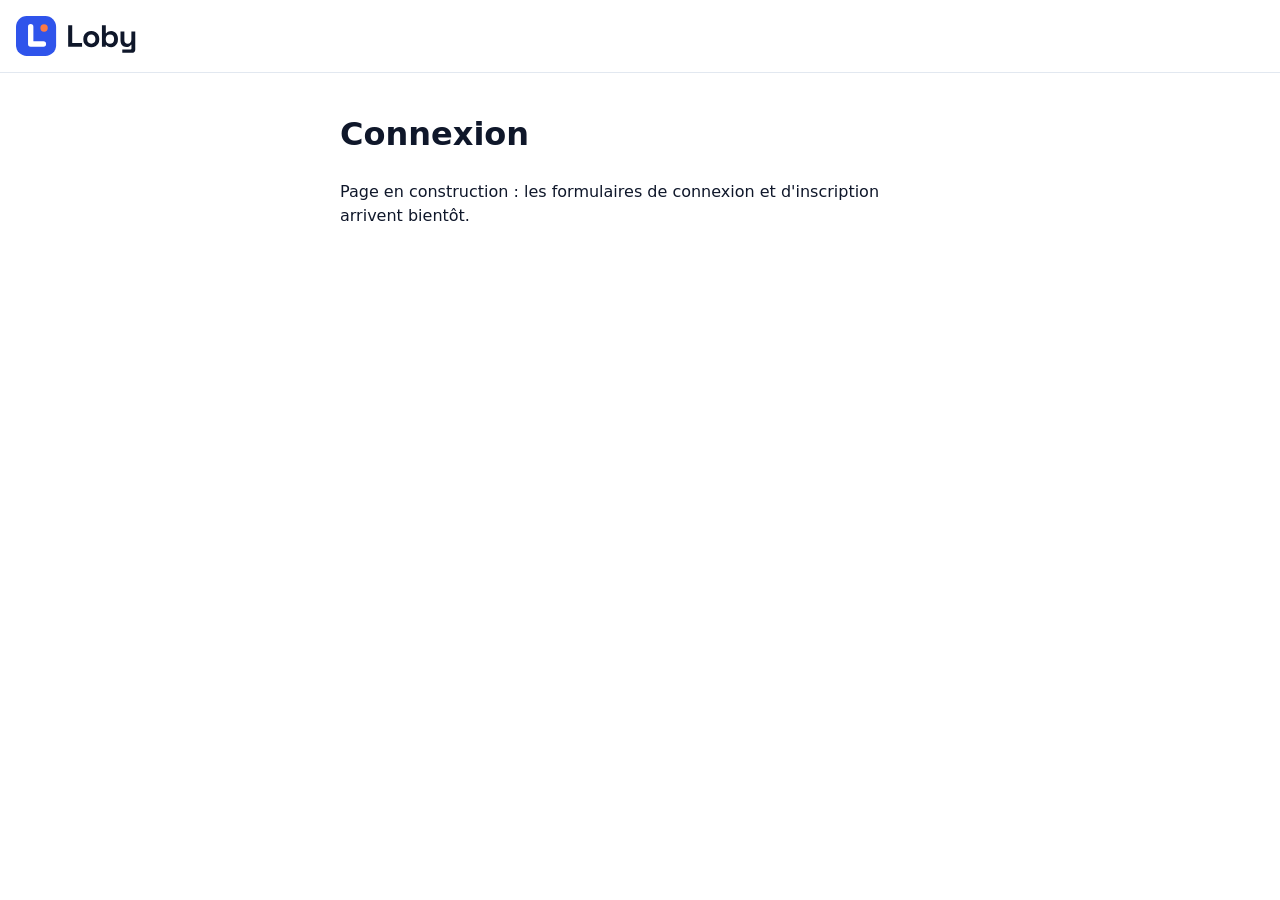
==== index.html @ 56a331ea "Étape 1 : structure du projet, cadrage, règles de sécurité et logo" ====
<!DOCTYPE html>
<!--
  Fichier : index.html
  Rôle    : page d'accueil de Loby. Elle contiendra les formulaires de connexion et d'inscription.
            Pour l'instant : uniquement l'en-tête de sécurité (<head>) et un contenu minimal.
  Membre  : Membre 4 (en-têtes de sécurité) et Membre 1 (formulaires de comptes)
-->
<html lang="fr">
<head>
  <!-- Encodage des caractères : doit être la toute première balise pour bien afficher les accents. -->
  <meta charset="UTF-8">

  <!--
    SÉCURITÉ : Content-Security-Policy (CSP). Liste blanche de ce que la page a le droit de charger.
    Si un attaquant réussit à injecter du code dans la page (attaque XSS), le navigateur refusera de l'exécuter.
    - default-src 'self' : par défaut, uniquement des fichiers venant de notre propre site.
    - script-src 'self' : scripts seulement depuis nos fichiers .js (aucun <script> inline, aucun onclick, pas d'eval).
    - style-src 'self'  : styles seulement depuis css/style.css (aucun attribut style="..." ni <style>).
    - img-src 'self'    : images seulement depuis notre site (pas d'image piégée chargée ailleurs).
    - object-src 'none' : aucun plugin (<object>, <embed>), souvent utilisés pour exécuter du code.
    - base-uri 'self'   : empêche d'injecter une balise <base> qui détournerait tous nos chemins relatifs.
    - form-action 'self': les formulaires ne peuvent envoyer leurs données que vers notre site (pas de vol d'identifiants).
    Placée juste après charset pour s'appliquer avant le chargement de toute autre ressource.
  -->
  <meta http-equiv="Content-Security-Policy"
        content="default-src 'self'; script-src 'self'; style-src 'self'; img-src 'self'; object-src 'none'; base-uri 'self'; form-action 'self'">

  <!-- Adapte l'affichage à la largeur de l'écran (téléphones). -->
  <meta name="viewport" content="width=device-width, initial-scale=1">

  <!-- SÉCURITÉ : n'envoie jamais l'adresse de notre page aux autres sites (fuite d'informations via l'en-tête Referer). -->
  <meta name="referrer" content="no-referrer">

  <title>Loby — Connexion</title>

  <!-- Icônes du site (chemins RELATIFS : le site est publié dans un sous-dossier sur GitHub Pages). -->
  <!-- Icône de l'onglet en SVG : nette à toutes les tailles (navigateurs récents). -->
  <link rel="icon" href="assets/favicon/favicon.svg" type="image/svg+xml">
  <!-- Solution de secours pour les navigateurs qui ne lisent pas le SVG. -->
  <link rel="icon" href="assets/favicon/favicon.ico" sizes="48x48">
  <!-- Icône quand on ajoute le site à l'écran d'accueil d'un iPhone. -->
  <link rel="apple-touch-icon" href="assets/favicon/apple-touch-icon.png">
  <!-- Fiche d'identité du site (nom + icônes Android). -->
  <link rel="manifest" href="assets/favicon/site.webmanifest">
  <!-- Couleur de la barre du navigateur sur mobile (couleur principale de Loby). -->
  <meta name="theme-color" content="#2F54EB">

  <!-- Feuille de style externe (les styles inline sont interdits par la CSP). -->
  <link rel="stylesheet" href="css/style.css">
</head>
<body>
  <header class="en-tete">
    <img src="assets/logo/loby-horizontal-bleu.svg" alt="Loby" height="40">
  </header>

  <main class="contenu">
    <h1>Connexion</h1>
    <p>Page en construction : les formulaires de connexion et d'inscription arrivent bientôt.</p>
  </main>
</body>
</html>
---- css/style.css ----
/*
  Fichier : css/style.css
  Rôle    : unique feuille de style de Loby (couleurs, police, mise en page des 2 pages).
            Pour l'instant : uniquement la base (couleurs et police). Le reste viendra avec les fonctionnalités.
  Membre  : Membre 3 (interface)

  SÉCURITÉ : tous les styles sont dans ce fichier externe. La CSP (style-src 'self') interdit
  les styles inline (attribut style="..." ou balise <style>), qu'un attaquant pourrait injecter
  pour cacher ou maquiller du contenu (faux bouton, faux formulaire).
*/

/* Couleurs de Loby, définies une seule fois et réutilisées partout avec var(--nom). */
:root {
  --couleur-principale: #2F54EB; /* bleu Loby : boutons, liens */
  --couleur-accent: #FF7A45;     /* corail : le point du logo, les likes */
  --couleur-texte: #0F172A;      /* bleu nuit presque noir : le texte */
  --couleur-fond: #FFFFFF;       /* fond blanc */
}

/* Base de la page : police système (aucune police externe, donc aucune requête vers un autre site). */
body {
  margin: 0;
  font-family: system-ui, -apple-system, "Segoe UI", Roboto, sans-serif;
  color: var(--couleur-texte);
  background-color: var(--couleur-fond);
  line-height: 1.5;
}

/* Bandeau du haut avec le logo. */
.en-tete {
  padding: 16px;
  border-bottom: 1px solid #E2E8F0;
}

/* Le logo garde ses proportions. */
.en-tete img {
  display: block;
  width: auto;
}

/* Zone de contenu centrée, limitée en largeur pour rester lisible. */
.contenu {
  max-width: 600px;
  margin: 0 auto;
  padding: 16px;
}
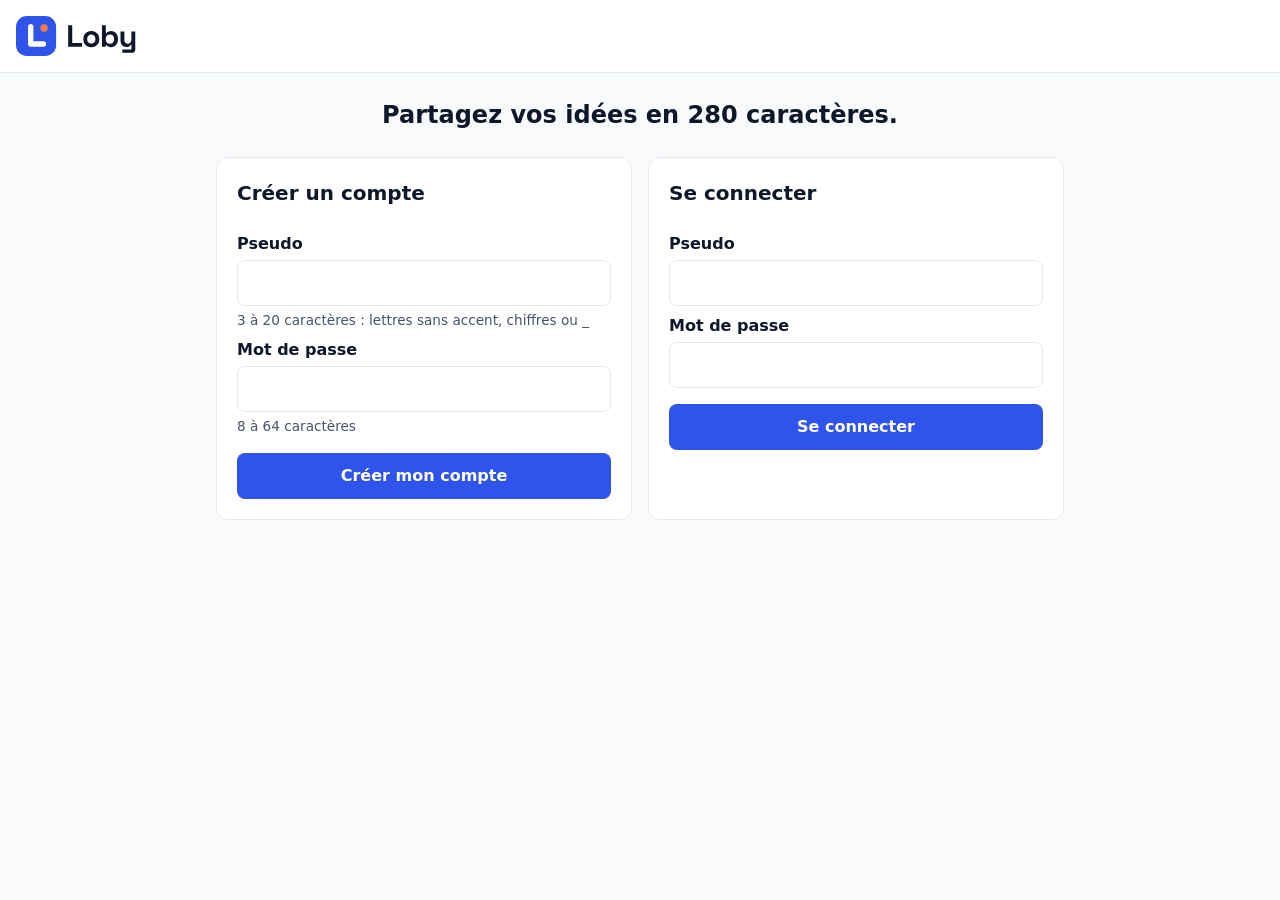
==== commit 9a007b85: "Étape 2 : comptes, posts, fil d'actualité et protections de sécurité" ====
--- a/index.html
+++ b/index.html
@@ -1,8 +1,8 @@
 <!DOCTYPE html>
 <!--
   Fichier : index.html
-  Rôle    : page d'accueil de Loby. Elle contiendra les formulaires de connexion et d'inscription.
-            Pour l'instant : uniquement l'en-tête de sécurité (<head>) et un contenu minimal.
+  Rôle    : page d'accueil de Loby, avec les formulaires « Créer un compte » et « Se connecter ».
+            Après une inscription ou une connexion réussie, on est redirigé vers fil.html.
   Membre  : Membre 4 (en-têtes de sécurité) et Membre 1 (formulaires de comptes)
 -->
 <html lang="fr">
@@ -53,9 +53,64 @@
     <img src="assets/logo/loby-horizontal-bleu.svg" alt="Loby" height="40">
   </header>
 
-  <main class="contenu">
-    <h1>Connexion</h1>
-    <p>Page en construction : les formulaires de connexion et d'inscription arrivent bientôt.</p>
+  <main class="contenu contenu--accueil">
+    <h1 class="accroche">Partagez vos idées en 280 caractères.</h1>
+
+    <div class="grille-formulaires">
+      <!-- Formulaire d'inscription. -->
+      <section class="carte">
+        <h2 class="carte-titre">Créer un compte</h2>
+        <!--
+          SÉCURITÉ : validation HTML (required, minlength, maxlength, pattern). Première barrière contre
+          les saisies hors règles ; elle est revérifiée en JavaScript (validation.js) car elle se contourne avec F12.
+          Pas d'attribut "action" : l'envoi est géré en JS (comptes.js), les données ne quittent jamais le navigateur.
+        -->
+        <form id="formulaire-inscription" class="formulaire">
+          <label for="inscription-pseudo">Pseudo</label>
+          <input type="text" id="inscription-pseudo" name="pseudo"
+                 required minlength="3" maxlength="20" pattern="[A-Za-z0-9_]{3,20}" autocomplete="username">
+          <p class="aide">3 à 20 caractères : lettres sans accent, chiffres ou _</p>
+
+          <label for="inscription-mot-de-passe">Mot de passe</label>
+          <!-- autocomplete="new-password" : le gestionnaire de mots de passe propose un mot de passe fort. -->
+          <input type="password" id="inscription-mot-de-passe" name="mot-de-passe"
+                 required minlength="8" maxlength="64" autocomplete="new-password">
+          <p class="aide">8 à 64 caractères</p>
+
+          <!-- Zone des messages d'erreur (remplie en JS avec textContent). aria-live : lue par les lecteurs d'écran. -->
+          <p id="message-inscription" class="message-erreur" aria-live="polite"></p>
+          <button type="submit" id="bouton-inscription" class="bouton bouton--principal">Créer mon compte</button>
+        </form>
+      </section>
+
+      <!-- Formulaire de connexion. -->
+      <section class="carte">
+        <h2 class="carte-titre">Se connecter</h2>
+        <!-- SÉCURITÉ : mêmes règles HTML que l'inscription, revérifiées en JavaScript. -->
+        <form id="formulaire-connexion" class="formulaire">
+          <label for="connexion-pseudo">Pseudo</label>
+          <input type="text" id="connexion-pseudo" name="pseudo"
+                 required minlength="3" maxlength="20" pattern="[A-Za-z0-9_]{3,20}" autocomplete="username">
+
+          <label for="connexion-mot-de-passe">Mot de passe</label>
+          <input type="password" id="connexion-mot-de-passe" name="mot-de-passe"
+                 required minlength="8" maxlength="64" autocomplete="current-password">
+
+          <p id="message-connexion" class="message-erreur" aria-live="polite"></p>
+          <button type="submit" id="bouton-connexion" class="bouton bouton--principal">Se connecter</button>
+        </form>
+      </section>
+    </div>
   </main>
+
+  <!--
+    SÉCURITÉ : scripts uniquement dans des fichiers .js séparés (aucun <script> inline), seul cas autorisé
+    par la CSP (script-src 'self'). Placés en fin de page pour que les formulaires existent déjà.
+    L'ordre compte : chaque fichier utilise les fonctions des fichiers chargés avant lui.
+  -->
+  <script src="js/stockage.js"></script>
+  <script src="js/validation.js"></script>
+  <script src="js/hachage.js"></script>
+  <script src="js/comptes.js"></script>
 </body>
 </html>
--- a/css/style.css
+++ b/css/style.css
@@ -1,7 +1,6 @@
 /*
   Fichier : css/style.css
-  Rôle    : unique feuille de style de Loby (couleurs, police, mise en page des 2 pages).
-            Pour l'instant : uniquement la base (couleurs et police). Le reste viendra avec les fonctionnalités.
+  Rôle    : unique feuille de style de Loby (couleurs, police, mise en page des 2 pages, version téléphone).
   Membre  : Membre 3 (interface)
 
   SÉCURITÉ : tous les styles sont dans ce fichier externe. La CSP (style-src 'self') interdit
@@ -11,10 +10,20 @@
 
 /* Couleurs de Loby, définies une seule fois et réutilisées partout avec var(--nom). */
 :root {
-  --couleur-principale: #2F54EB; /* bleu Loby : boutons, liens */
-  --couleur-accent: #FF7A45;     /* corail : le point du logo, les likes */
-  --couleur-texte: #0F172A;      /* bleu nuit presque noir : le texte */
-  --couleur-fond: #FFFFFF;       /* fond blanc */
+  --couleur-principale: #2F54EB;        /* bleu Loby : boutons, liens */
+  --couleur-principale-foncee: #1D39C4; /* bleu plus foncé : survol des boutons */
+  --couleur-accent: #FF7A45;            /* corail : le point du logo, les likes */
+  --couleur-texte: #0F172A;             /* bleu nuit presque noir : le texte */
+  --couleur-texte-secondaire: #475569;  /* gris : dates, aides */
+  --couleur-bordure: #E2E8F0;           /* gris clair : bordures */
+  --couleur-fond: #FFFFFF;              /* fond blanc */
+  --couleur-fond-doux: #F8FAFC;         /* fond très légèrement gris : derrière les cartes */
+  --couleur-erreur: #B91C1C;            /* rouge : messages d'erreur, bouton Supprimer */
+}
+
+/* Les tailles incluent les marges intérieures et les bordures (plus simple à calculer). */
+* {
+  box-sizing: border-box;
 }
 
 /* Base de la page : police système (aucune police externe, donc aucune requête vers un autre site). */
@@ -22,14 +31,17 @@
   margin: 0;
   font-family: system-ui, -apple-system, "Segoe UI", Roboto, sans-serif;
   color: var(--couleur-texte);
-  background-color: var(--couleur-fond);
+  background-color: var(--couleur-fond-doux);
   line-height: 1.5;
 }
+
+/* ---------- En-tête ---------- */
 
 /* Bandeau du haut avec le logo. */
 .en-tete {
   padding: 16px;
-  border-bottom: 1px solid #E2E8F0;
+  background-color: var(--couleur-fond);
+  border-bottom: 1px solid var(--couleur-bordure);
 }
 
 /* Le logo garde ses proportions. */
@@ -37,6 +49,27 @@
   display: block;
   width: auto;
 }
+
+/* Sur le fil : logo à gauche, utilisateur à droite (et passage à la ligne si l'écran est étroit). */
+.en-tete--fil {
+  display: flex;
+  flex-wrap: wrap;
+  align-items: center;
+  justify-content: space-between;
+  gap: 12px;
+}
+
+.utilisateur {
+  display: flex;
+  align-items: center;
+  gap: 12px;
+}
+
+.utilisateur-pseudo {
+  font-weight: 600;
+}
+
+/* ---------- Mise en page ---------- */
 
 /* Zone de contenu centrée, limitée en largeur pour rester lisible. */
 .contenu {
@@ -44,3 +77,244 @@
   margin: 0 auto;
   padding: 16px;
 }
+
+/* La page d'accueil est un peu plus large, pour mettre les 2 formulaires côte à côte. */
+.contenu--accueil {
+  max-width: 880px;
+}
+
+.accroche {
+  margin: 8px 0 24px;
+  font-size: 1.5rem;
+  text-align: center;
+}
+
+/* Sur téléphone : les 2 formulaires l'un sous l'autre. */
+.grille-formulaires {
+  display: grid;
+  grid-template-columns: 1fr;
+  gap: 16px;
+}
+
+/* Sur un écran d'au moins 720 px : les 2 formulaires côte à côte. */
+@media (min-width: 720px) {
+  .grille-formulaires {
+    grid-template-columns: 1fr 1fr;
+  }
+}
+
+/* Titre présent pour les lecteurs d'écran, mais caché à l'écran. */
+.titre-cache {
+  position: absolute;
+  width: 1px;
+  height: 1px;
+  overflow: hidden;
+  clip-path: inset(50%);
+  white-space: nowrap;
+}
+
+.titre-section {
+  margin: 24px 0 8px;
+  font-size: 1.25rem;
+}
+
+/* Bloc blanc à bords arrondis (formulaires). */
+.carte {
+  padding: 20px;
+  background-color: var(--couleur-fond);
+  border: 1px solid var(--couleur-bordure);
+  border-radius: 12px;
+}
+
+.carte-titre {
+  margin: 0 0 16px;
+  font-size: 1.25rem;
+}
+
+/* ---------- Formulaires ---------- */
+
+.formulaire {
+  display: flex;
+  flex-direction: column;
+}
+
+.formulaire label {
+  margin-top: 8px;
+  font-weight: 600;
+}
+
+.formulaire input,
+.formulaire textarea {
+  width: 100%;
+  margin-top: 4px;
+  padding: 10px 12px;
+  font: inherit;
+  color: var(--couleur-texte);
+  border: 1px solid var(--couleur-bordure);
+  border-radius: 8px;
+}
+
+.formulaire textarea {
+  resize: vertical;
+}
+
+/* Contour bien visible sur le champ actif (utile au clavier). */
+.formulaire input:focus,
+.formulaire textarea:focus {
+  outline: 2px solid var(--couleur-principale);
+  outline-offset: 1px;
+}
+
+/* Petite aide sous un champ (règles du pseudo et du mot de passe). */
+.aide {
+  margin: 4px 0 0;
+  font-size: 0.85rem;
+  color: var(--couleur-texte-secondaire);
+}
+
+.formulaire button[type="submit"] {
+  margin-top: 16px;
+}
+
+/* Ligne sous la zone de texte : compteur à gauche, bouton Publier à droite. */
+.formulaire-pied {
+  display: flex;
+  align-items: center;
+  justify-content: space-between;
+  gap: 12px;
+}
+
+.compteur {
+  margin-top: 16px;
+  font-size: 0.9rem;
+  color: var(--couleur-texte-secondaire);
+}
+
+/* Classe ajoutée en JS quand il reste moins de 20 caractères. */
+.compteur--alerte {
+  color: var(--couleur-erreur);
+  font-weight: 600;
+}
+
+/* Message d'erreur : caché tant qu'il est vide (le JS écrit le texte avec textContent). */
+.message-erreur {
+  margin: 12px 0 0;
+  color: var(--couleur-erreur);
+  font-weight: 600;
+}
+
+.message-erreur:empty {
+  display: none;
+}
+
+/* ---------- Boutons ---------- */
+
+.bouton {
+  padding: 10px 16px;
+  font: inherit;
+  font-weight: 600;
+  border-radius: 8px;
+  border: 1px solid transparent;
+  cursor: pointer;
+}
+
+.bouton:focus-visible,
+.bouton-like:focus-visible {
+  outline: 2px solid var(--couleur-principale);
+  outline-offset: 2px;
+}
+
+/* Bouton grisé pendant le hachage du mot de passe (attribut disabled). */
+.bouton:disabled {
+  opacity: 0.6;
+  cursor: wait;
+}
+
+.bouton--principal {
+  color: #FFFFFF;
+  background-color: var(--couleur-principale);
+}
+
+.bouton--principal:hover {
+  background-color: var(--couleur-principale-foncee);
+}
+
+.bouton--secondaire {
+  color: var(--couleur-principale);
+  background-color: var(--couleur-fond);
+  border-color: var(--couleur-principale);
+}
+
+.bouton--danger {
+  padding: 6px 12px;
+  font-size: 0.9rem;
+  color: var(--couleur-erreur);
+  background-color: var(--couleur-fond);
+  border-color: var(--couleur-bordure);
+}
+
+.bouton--danger:hover {
+  border-color: var(--couleur-erreur);
+}
+
+/* ---------- Posts ---------- */
+
+.post {
+  margin-bottom: 12px;
+  padding: 16px;
+  background-color: var(--couleur-fond);
+  border: 1px solid var(--couleur-bordure);
+  border-radius: 12px;
+}
+
+/* Pseudo et date sur la même ligne (passage à la ligne sur petit écran). */
+.post-en-tete {
+  display: flex;
+  flex-wrap: wrap;
+  align-items: baseline;
+  gap: 8px;
+}
+
+.post-en-tete time {
+  font-size: 0.85rem;
+  color: var(--couleur-texte-secondaire);
+}
+
+/* pre-wrap garde les retours à la ligne du post ; anywhere coupe les mots très longs (pas de débordement). */
+.post-texte {
+  margin: 8px 0 12px;
+  white-space: pre-wrap;
+  overflow-wrap: anywhere;
+}
+
+.post-actions {
+  display: flex;
+  align-items: center;
+  justify-content: space-between;
+}
+
+.bouton-like {
+  padding: 6px 12px;
+  font: inherit;
+  color: var(--couleur-texte-secondaire);
+  background-color: var(--couleur-fond);
+  border: 1px solid var(--couleur-bordure);
+  border-radius: 999px;
+  cursor: pointer;
+}
+
+.bouton-like:hover {
+  border-color: var(--couleur-accent);
+}
+
+/* Classe ajoutée en JS quand l'utilisateur a liké le post : fond corail, texte foncé (bien lisible). */
+.bouton-like--actif {
+  color: var(--couleur-texte);
+  background-color: var(--couleur-accent);
+  border-color: var(--couleur-accent);
+}
+
+.fil-vide {
+  color: var(--couleur-texte-secondaire);
+  text-align: center;
+}
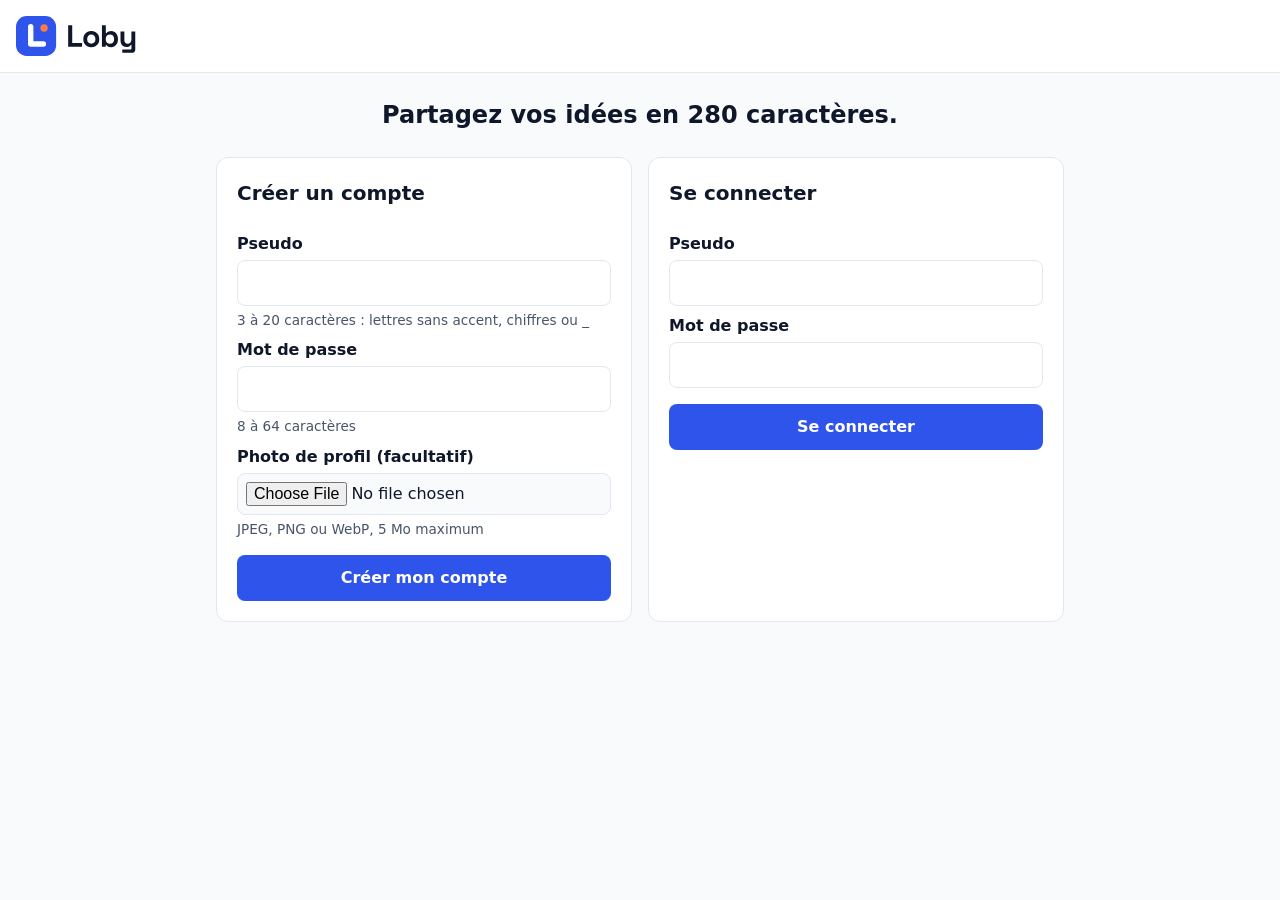
==== commit cba03a38: "Étape 3b : photo puis description, texte facultatif avec photo Contient aussi l'étape 3 (non commité" ====
--- a/index.html
+++ b/index.html
@@ -16,14 +16,19 @@
     - default-src 'self' : par défaut, uniquement des fichiers venant de notre propre site.
     - script-src 'self' : scripts seulement depuis nos fichiers .js (aucun <script> inline, aucun onclick, pas d'eval).
     - style-src 'self'  : styles seulement depuis css/style.css (aucun attribut style="..." ni <style>).
-    - img-src 'self'    : images seulement depuis notre site (pas d'image piégée chargée ailleurs).
+    - img-src 'self' data: : images depuis notre site, ou écrites directement dans la page sous forme de
+      « data URL » (texte "data:image/jpeg;base64,..."). C'est nécessaire car les photos (profil et posts)
+      sont gardées dans le localStorage sous cette forme. C'est sans danger : data: n'est autorisé QUE pour
+      les images, pas pour les scripts (script-src reste 'self'), une image affichée dans <img> ne peut pas
+      exécuter de JavaScript, et images.js n'affiche que des JPEG redessinés par notre canvas.
+      Aucune adresse externe n'est autorisée : pas d'image piégée chargée depuis un autre site.
     - object-src 'none' : aucun plugin (<object>, <embed>), souvent utilisés pour exécuter du code.
     - base-uri 'self'   : empêche d'injecter une balise <base> qui détournerait tous nos chemins relatifs.
     - form-action 'self': les formulaires ne peuvent envoyer leurs données que vers notre site (pas de vol d'identifiants).
     Placée juste après charset pour s'appliquer avant le chargement de toute autre ressource.
   -->
   <meta http-equiv="Content-Security-Policy"
-        content="default-src 'self'; script-src 'self'; style-src 'self'; img-src 'self'; object-src 'none'; base-uri 'self'; form-action 'self'">
+        content="default-src 'self'; script-src 'self'; style-src 'self'; img-src 'self' data:; object-src 'none'; base-uri 'self'; form-action 'self'">
 
   <!-- Adapte l'affichage à la largeur de l'écran (téléphones). -->
   <meta name="viewport" content="width=device-width, initial-scale=1">
@@ -77,6 +82,15 @@
                  required minlength="8" maxlength="64" autocomplete="new-password">
           <p class="aide">8 à 64 caractères</p>
 
+          <label for="inscription-photo">Photo de profil (facultatif)</label>
+          <!--
+            SÉCURITÉ : accept limite la fenêtre de choix aux images JPEG, PNG et WebP (pas de SVG, qui peut contenir
+            du JavaScript). C'est seulement une aide : images.js revérifie le type, les premiers octets et le poids,
+            puis redessine l'image pour supprimer les métadonnées (position GPS…).
+          -->
+          <input type="file" id="inscription-photo" name="photo" accept="image/jpeg,image/png,image/webp">
+          <p class="aide">JPEG, PNG ou WebP, 5 Mo maximum</p>
+
           <!-- Zone des messages d'erreur (remplie en JS avec textContent). aria-live : lue par les lecteurs d'écran. -->
           <p id="message-inscription" class="message-erreur" aria-live="polite"></p>
           <button type="submit" id="bouton-inscription" class="bouton bouton--principal">Créer mon compte</button>
@@ -111,6 +125,7 @@
   <script src="js/stockage.js"></script>
   <script src="js/validation.js"></script>
   <script src="js/hachage.js"></script>
+  <script src="js/images.js"></script>
   <script src="js/comptes.js"></script>
 </body>
 </html>
--- a/css/style.css
+++ b/css/style.css
@@ -44,8 +44,8 @@
   border-bottom: 1px solid var(--couleur-bordure);
 }
 
-/* Le logo garde ses proportions. */
-.en-tete img {
+/* Le logo (enfant direct de l'en-tête, pas l'avatar) garde ses proportions. */
+.en-tete > img {
   display: block;
   width: auto;
 }
@@ -67,6 +67,42 @@
 
 .utilisateur-pseudo {
   font-weight: 600;
+}
+
+/* ---------- Avatars ---------- */
+
+/* Photo de profil : petit rond de 40 px. object-fit: cover remplit le rond sans déformer l'image. */
+.avatar {
+  flex-shrink: 0;
+  width: 40px;
+  height: 40px;
+  border-radius: 50%;
+  object-fit: cover;
+}
+
+/* Avatar par défaut (pas de photo) : rond bleu avec l'initiale du pseudo en blanc, centrée. */
+.avatar--initiale {
+  display: inline-flex;
+  align-items: center;
+  justify-content: center;
+  font-weight: 700;
+  color: #FFFFFF;
+  background-color: var(--couleur-principale);
+}
+
+/* Bouton invisible autour de l'avatar du haut (clic = changer sa photo de profil). */
+.bouton-avatar {
+  display: inline-flex;
+  padding: 0;
+  border: none;
+  border-radius: 50%;
+  background: none;
+  cursor: pointer;
+}
+
+.bouton-avatar:hover {
+  outline: 2px solid var(--couleur-accent);
+  outline-offset: 2px;
 }
 
 /* ---------- Mise en page ---------- */
@@ -158,6 +194,26 @@
   resize: vertical;
 }
 
+/* Champ de choix de fichier (photos) : un peu moins haut que les champs texte. */
+.formulaire input[type="file"] {
+  padding: 8px;
+  background-color: var(--couleur-fond-doux);
+}
+
+/* Aperçu de la photo avant publication (caché par l'attribut hidden tant qu'aucune photo n'est choisie).
+   Volontairement aucune règle « display » ici : elle écraserait l'attribut hidden. */
+.apercu {
+  margin-top: 8px;
+}
+
+.apercu-image {
+  display: block;
+  max-width: 100%;
+  max-height: 240px;
+  margin-bottom: 8px;
+  border-radius: 8px;
+}
+
 /* Contour bien visible sur le champ actif (utile au clavier). */
 .formulaire input:focus,
 .formulaire textarea:focus {
@@ -207,6 +263,11 @@
   display: none;
 }
 
+/* Message tout en haut de la page (erreurs de photo de profil). */
+.message-erreur--haut {
+  margin: 0 0 12px;
+}
+
 /* ---------- Boutons ---------- */
 
 .bouton {
@@ -219,7 +280,8 @@
 }
 
 .bouton:focus-visible,
-.bouton-like:focus-visible {
+.bouton-like:focus-visible,
+.bouton-avatar:focus-visible {
   outline: 2px solid var(--couleur-principale);
   outline-offset: 2px;
 }
@@ -257,6 +319,19 @@
   border-color: var(--couleur-erreur);
 }
 
+/* Petit bouton neutre (« Annuler » de la confirmation de suppression). */
+.bouton--petit {
+  padding: 6px 12px;
+  font-size: 0.9rem;
+  color: var(--couleur-texte);
+  background-color: var(--couleur-fond);
+  border-color: var(--couleur-bordure);
+}
+
+.bouton--petit:hover {
+  border-color: var(--couleur-texte);
+}
+
 /* ---------- Posts ---------- */
 
 .post {
@@ -267,11 +342,11 @@
   border-radius: 12px;
 }
 
-/* Pseudo et date sur la même ligne (passage à la ligne sur petit écran). */
+/* Avatar, pseudo et date sur la même ligne (passage à la ligne sur petit écran). */
 .post-en-tete {
   display: flex;
   flex-wrap: wrap;
-  align-items: baseline;
+  align-items: center;
   gap: 8px;
 }
 
@@ -287,10 +362,32 @@
   overflow-wrap: anywhere;
 }
 
+/* Photo d'un post (affichée avant le texte) : jamais plus large que la carte, coins arrondis. */
+.post-image {
+  display: block;
+  max-width: 100%;
+  height: auto;
+  margin: 12px 0;
+  border-radius: 8px;
+}
+
+/* flex-wrap : sur téléphone, la confirmation de suppression passe à la ligne au lieu de déborder. */
 .post-actions {
   display: flex;
+  flex-wrap: wrap;
   align-items: center;
   justify-content: space-between;
+  gap: 8px;
+}
+
+/* « Supprimer ce post ? » suivi des boutons Oui et Annuler. */
+.confirmation {
+  display: flex;
+  flex-wrap: wrap;
+  align-items: center;
+  gap: 8px;
+  font-size: 0.9rem;
+  font-weight: 600;
 }
 
 .bouton-like {
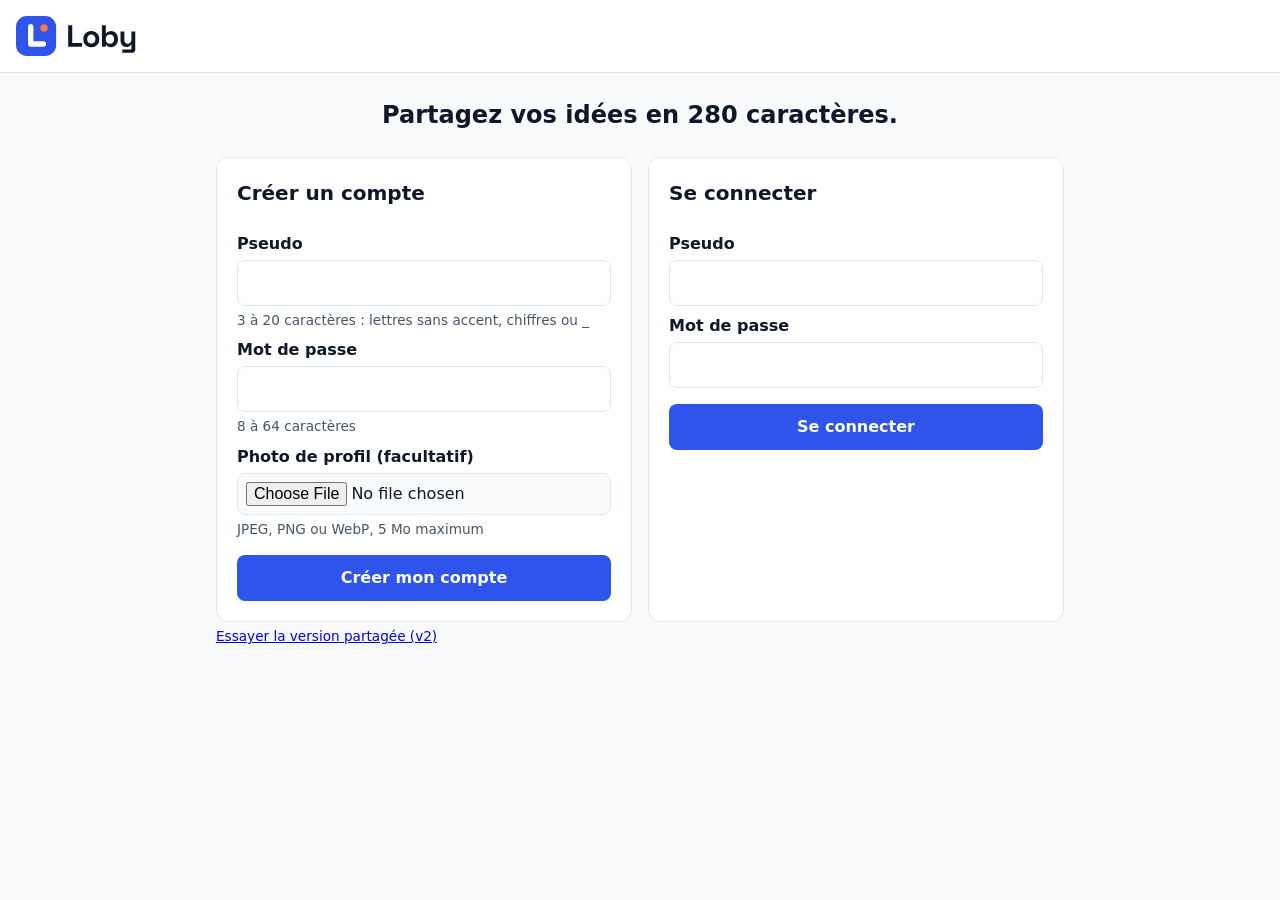
==== commit 2343fabb: "Étape 6 : version 2 avec Supabase (dossier v2) Co-Authored-By: Claude Opus 5.5 <noreply@anthropic.co" ====
--- a/index.html
+++ b/index.html
@@ -115,6 +115,7 @@
         </form>
       </section>
     </div>
+    <p class="aide"><a href="v2/index.html">Essayer la version partagée (v2)</a></p>
   </main>
 
   <!--
